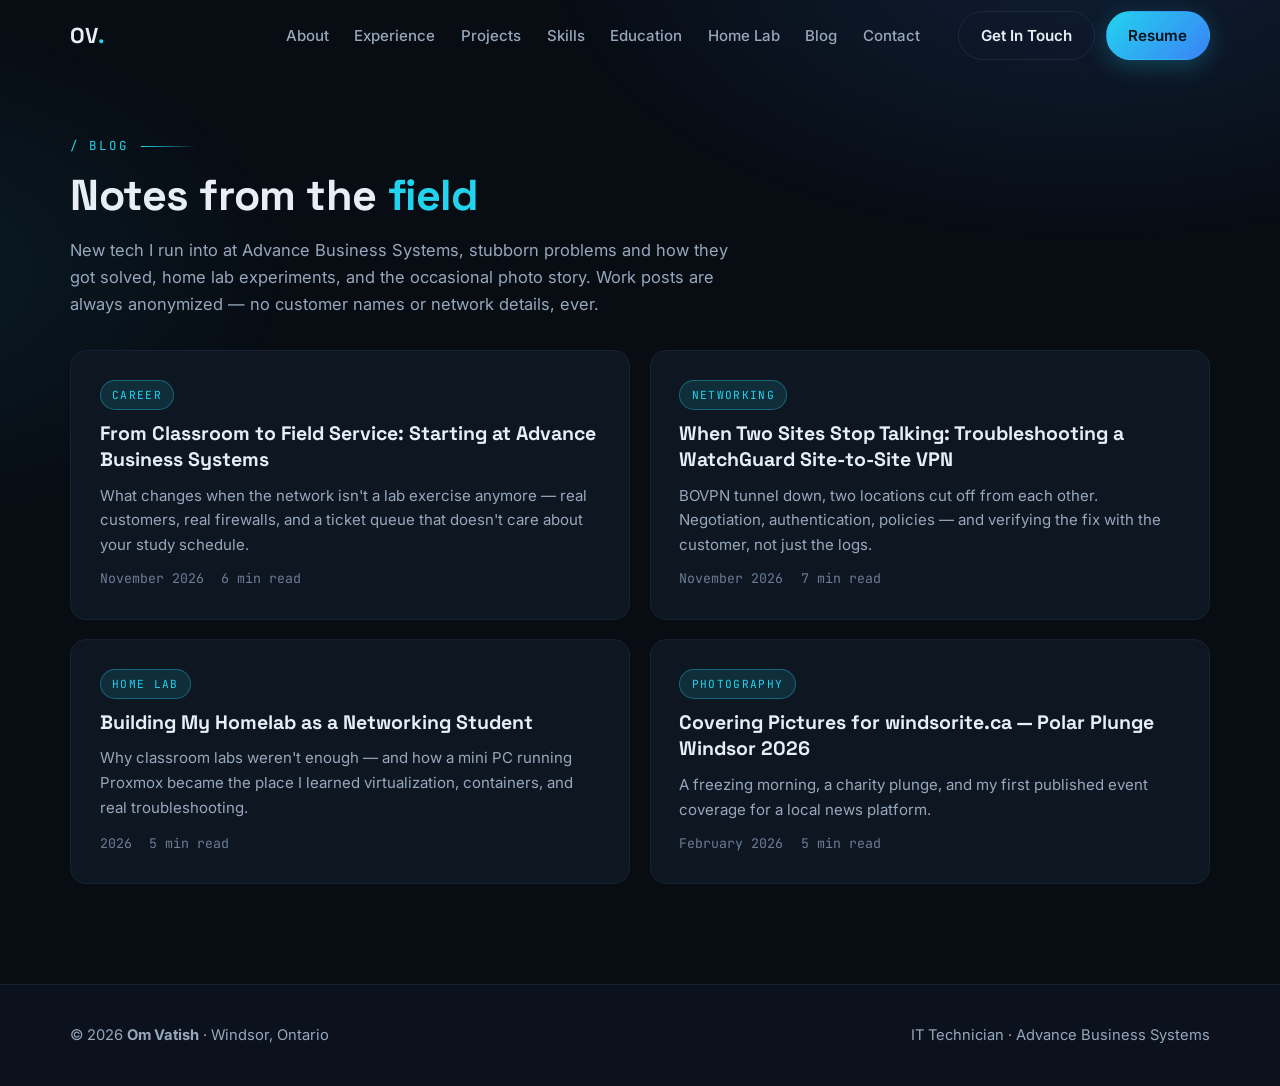
==== blog.html @ 963c6ee0 "Rebuild portfolio: IT Technician at Advance Business Systems — new homepage, experience, projects, s" ====
<!DOCTYPE html>
<html lang="en">
<head>
  <meta charset="UTF-8" />
  <meta name="viewport" content="width=device-width, initial-scale=1.0"/>
  <title>Blog — Om Vatish | Notes from the Field</title>
  <meta name="description" content="Blog by Om Vatish, IT Technician in Windsor, Ontario — field service lessons, WatchGuard and networking troubleshooting, home lab projects, and event photography."/>
  <link rel="stylesheet" href="css/style.css" />
  <link rel="preconnect" href="https://fonts.googleapis.com">
  <link rel="preconnect" href="https://fonts.gstatic.com" crossorigin>
  <link href="https://fonts.googleapis.com/css2?family=Space+Grotesk:wght@400;500;600;700&family=Inter:wght@300;400;500;600;700&family=JetBrains+Mono:wght@400;600&display=swap" rel="stylesheet">
  <link rel="apple-touch-icon" sizes="180x180" href="apple-touch-icon.png"/>
  <link rel="icon" type="image/png" sizes="32x32" href="favicon-32x32.png"/>
  <link rel="icon" type="image/png" sizes="16x16" href="favicon-16x16.png"/>
  <link rel="icon" type="image/x-icon" href="favicon.ico"/>
</head>
<body>

  <nav class="nav" id="nav">
    <a href="index.html" class="nav-logo">OV<span class="dot">.</span></a>
    <ul class="nav-links">
      <li class="nav-close-item"><button class="nav-close" id="nav-close" aria-label="close menu">✕ Close</button></li>
      <li><a href="index.html#about">About</a></li>
      <li><a href="index.html#experience">Experience</a></li>
      <li><a href="index.html#projects">Projects</a></li>
      <li><a href="index.html#skills">Skills</a></li>
      <li><a href="index.html#education">Education</a></li>
      <li><a href="index.html#homelab">Home Lab</a></li>
      <li><a href="blog.html">Blog</a></li>
      <li><a href="index.html#contact">Contact</a></li>
      <li class="nav-mobile-buttons">
        <a href="index.html#contact" class="btn-ghost">Get In Touch</a>
        <a href="resume.html" class="btn-primary">Resume</a>
      </li>
    </ul>
    <div class="nav-buttons">
      <a href="index.html#contact" class="btn-ghost nav-resume">Get In Touch</a>
      <a href="resume.html" class="btn-primary nav-resume">Resume</a>
    </div>
    <button class="nav-toggle" id="nav-toggle" aria-label="toggle menu">
      <span></span><span></span><span></span>
    </button>
  </nav>

  <main>
  <header class="page-hero">
    <div class="container">
      <p class="section-label">/ Blog</p>
      <h1 class="section-title">Notes from the <em>field</em></h1>
      <p class="section-sub">New tech I run into at Advance Business Systems, stubborn problems and how they got solved, home lab experiments, and the occasional photo story. Work posts are always anonymized — no customer names or network details, ever.</p>
    </div>
  </header>

  <section class="section" style="padding-top:1rem">
    <div class="container">
      <div class="blog-grid">
        <article class="blog-card reveal">
          <span class="blog-tag">Career</span>
          <h3><a href="blog/field-service.html">From Classroom to Field Service: Starting at Advance Business Systems</a></h3>
          <p>What changes when the network isn't a lab exercise anymore — real customers, real firewalls, and a ticket queue that doesn't care about your study schedule.</p>
          <div class="blog-meta"><span>November 2026</span><span>6 min read</span></div>
        </article>
        <article class="blog-card reveal">
          <span class="blog-tag">Networking</span>
          <h3><a href="blog/watchguard-vpn.html">When Two Sites Stop Talking: Troubleshooting a WatchGuard Site-to-Site VPN</a></h3>
          <p>BOVPN tunnel down, two locations cut off from each other. Negotiation, authentication, policies — and verifying the fix with the customer, not just the logs.</p>
          <div class="blog-meta"><span>November 2026</span><span>7 min read</span></div>
        </article>
        <article class="blog-card reveal">
          <span class="blog-tag">Home Lab</span>
          <h3><a href="blog/Networking%20Blog.html">Building My Homelab as a Networking Student</a></h3>
          <p>Why classroom labs weren't enough — and how a mini PC running Proxmox became the place I learned virtualization, containers, and real troubleshooting.</p>
          <div class="blog-meta"><span>2026</span><span>5 min read</span></div>
        </article>
        <article class="blog-card reveal">
          <span class="blog-tag">Photography</span>
          <h3><a href="blog/Polarplunge.html">Covering Pictures for windsorite.ca — Polar Plunge Windsor 2026</a></h3>
          <p>A freezing morning, a charity plunge, and my first published event coverage for a local news platform.</p>
          <div class="blog-meta"><span>February 2026</span><span>5 min read</span></div>
        </article>
      </div>
    </div>
  </section>
  </main>

  <footer class="footer">
    <div class="container">
      <p>© 2026 <strong>Om Vatish</strong> · Windsor, Ontario</p>
      <p class="footer-sub">IT Technician · Advance Business Systems</p>
    </div>
  </footer>

  <script src="js/main.js"></script>
</body>
</html>
---- css/style.css ----
/* ============================================================
   Om Vatish — omvatish.ca
   Design system v2 (2026): dark, premium tech, cyan/blue accent
   ============================================================ */

:root{
  --bg:#080d14;
  --bg-2:#0b121d;
  --bg2:#0b121d;
  --surface:#0e1622;
  --surface-2:#121d2e;
  --border:#1c2a3f;
  --border-soft:#162233;
  --text:#e8eef6;
  --muted:#97a7bc;
  --text-muted:#97a7bc;
  --muted-2:#6b7d94;
  --accent:#22d3ee;
  --accent-2:#3b82f6;
  --accent2:#3b82f6;
  --accent-soft:rgba(34,211,238,.12);
  --green:#34d399;
  --amber:#fbbf24;
  --radius:16px;
  --radius-sm:10px;
  --max:1140px;
  --font-body:'Inter',system-ui,-apple-system,'Segoe UI',sans-serif;
  --font-head:'Space Grotesk',var(--font-body);
  --font-display:'Space Grotesk',var(--font-body);
  --font-mono:'JetBrains Mono',ui-monospace,SFMono-Regular,Menlo,monospace;
  --nav-h:72px;
}

*{margin:0;padding:0;box-sizing:border-box}
html{scroll-behavior:smooth;scroll-padding-top:calc(var(--nav-h) + 16px)}
body{
  background:var(--bg);
  color:var(--text);
  font-family:var(--font-body);
  font-size:16.5px;
  line-height:1.65;
  -webkit-font-smoothing:antialiased;
  overflow-x:hidden;
}
::selection{background:var(--accent);color:#04121a}
img{max-width:100%;display:block}
a{color:var(--accent);text-decoration:none}
a:hover{text-decoration:underline}

body::before{
  content:"";position:fixed;inset:0;pointer-events:none;z-index:0;
  background:
    radial-gradient(900px 480px at 85% -5%, rgba(59,130,246,.14), transparent 60%),
    radial-gradient(700px 420px at -10% 30%, rgba(34,211,238,.08), transparent 60%);
}
main,footer,nav{position:relative;z-index:1}

.container{width:min(var(--max),92%);margin:0 auto}

/* ---------- Nav ---------- */
.nav{
  position:fixed;top:0;left:0;right:0;z-index:100;height:var(--nav-h);
  display:flex;align-items:center;gap:2rem;
  padding:0 max(4%, calc((100% - var(--max))/2));
  transition:background .3s,border-color .3s;
  border-bottom:1px solid transparent;
}
.nav.scrolled{background:rgba(8,13,20,.86);backdrop-filter:blur(14px);border-bottom-color:var(--border-soft)}
.nav-logo{font-family:var(--font-head);font-weight:700;font-size:1.35rem;color:var(--text);letter-spacing:.02em}
.nav-logo:hover{text-decoration:none}
.nav-logo .dot{color:var(--accent)}
.nav-links{display:flex;gap:1.6rem;list-style:none;margin-left:auto;align-items:center}
.nav-links a{color:var(--muted);font-size:.94rem;font-weight:500}
.nav-links a:hover,.nav-links a.active{color:var(--text);text-decoration:none}
.nav-buttons{display:flex;gap:.7rem;margin-left:.4rem}
.nav-toggle{display:none;background:none;border:0;cursor:pointer;padding:.5rem;margin-left:auto}
.nav-toggle span{display:block;width:24px;height:2px;background:var(--text);margin:5px 0;transition:.3s}
.nav-close-item,.nav-mobile-buttons{display:none}

/* ---------- Buttons ---------- */
.btn-primary,.btn-ghost{
  display:inline-flex;align-items:center;gap:.5rem;
  font-weight:600;font-size:.95rem;padding:.68rem 1.35rem;border-radius:999px;
  transition:transform .2s, box-shadow .2s, background .2s, border-color .2s;
  border:1px solid transparent;cursor:pointer;white-space:nowrap;
}
.btn-primary{background:linear-gradient(135deg,var(--accent),var(--accent-2));color:#04121a;box-shadow:0 6px 24px rgba(34,211,238,.25)}
.btn-primary:hover{text-decoration:none;transform:translateY(-2px);box-shadow:0 10px 30px rgba(34,211,238,.35)}
.btn-ghost{background:transparent;color:var(--text);border-color:var(--border)}
.btn-ghost:hover{text-decoration:none;border-color:var(--accent);color:var(--accent)}
.btn-primary.large,.btn-ghost.large{padding:.9rem 1.9rem;font-size:1rem}

/* ---------- Sections ---------- */
.section{padding:6.2rem 0}
.section.alt{background:var(--bg-2);border-top:1px solid var(--border-soft);border-bottom:1px solid var(--border-soft)}
.section-label{
  font-family:var(--font-mono);font-size:.78rem;letter-spacing:.22em;text-transform:uppercase;
  color:var(--accent);margin-bottom:.9rem;display:flex;align-items:center;gap:.8rem;
}
.section-label::after{content:"";height:1px;width:56px;background:linear-gradient(90deg,var(--accent),transparent)}
.section-label.center{justify-content:center}
.section-label.center::before{content:"";height:1px;width:56px;background:linear-gradient(-90deg,var(--accent),transparent)}
.section-title{font-family:var(--font-head);font-size:clamp(1.9rem,4vw,2.7rem);font-weight:700;line-height:1.15;letter-spacing:-.01em;margin-bottom:1rem}
.section-title em{font-style:normal;color:var(--accent)}
.section-title.center,.section-sub.center{text-align:center}
.section-sub{color:var(--muted);max-width:680px;margin-bottom:3rem}
.section-sub.center{margin-left:auto;margin-right:auto}

/* ---------- Hero ---------- */
.hero{min-height:100svh;display:flex;align-items:center;padding:calc(var(--nav-h) + 3rem) 0 5rem;position:relative}
.hero-grid{display:grid;grid-template-columns:1.25fr .85fr;gap:3.5rem;align-items:center}
.hero-eyebrow{
  display:inline-flex;align-items:center;gap:.55rem;font-family:var(--font-mono);font-size:.8rem;
  color:var(--muted);border:1px solid var(--border);border-radius:999px;padding:.42rem 1rem;margin-bottom:1.6rem;background:var(--surface);
}
.hero-eyebrow .pulse{width:8px;height:8px;border-radius:50%;background:var(--green);box-shadow:0 0 0 0 rgba(52,211,153,.5);animation:pulse 2.4s infinite}
@keyframes pulse{0%{box-shadow:0 0 0 0 rgba(52,211,153,.45)}70%{box-shadow:0 0 0 9px rgba(52,211,153,0)}100%{box-shadow:0 0 0 0 rgba(52,211,153,0)}}
.hero-name{font-family:var(--font-head);font-size:clamp(2.7rem,6.5vw,4.6rem);font-weight:700;line-height:1.04;letter-spacing:-.02em}
.hero-name .line{display:block}
.hero-name .accent-stroke{background:linear-gradient(120deg,var(--accent),var(--accent-2));-webkit-background-clip:text;background-clip:text;color:transparent}
.hero-role{font-family:var(--font-head);font-size:clamp(1.15rem,2.4vw,1.5rem);color:var(--text);font-weight:600;margin-top:1.1rem}
.hero-sub{color:var(--muted);max-width:560px;margin-top:1rem;font-size:1.05rem}
.hero-tags{display:flex;flex-wrap:wrap;gap:.5rem;margin-top:1.5rem;list-style:none}
.hero-tags li{font-family:var(--font-mono);font-size:.76rem;color:var(--muted);border:1px solid var(--border-soft);padding:.32rem .75rem;border-radius:999px;background:var(--surface)}
.hero-cta{display:flex;flex-wrap:wrap;gap:.8rem;margin-top:2.1rem}
.hero-photo{position:relative}
.hero-photo img{border-radius:22px;border:1px solid var(--border);aspect-ratio:4/5;object-fit:cover;width:100%}
.hero-photo::after{content:"";position:absolute;inset:0;border-radius:22px;background:linear-gradient(200deg,transparent 55%,rgba(8,13,20,.55));pointer-events:none}
.hero-photo-card{
  position:absolute;left:1rem;bottom:1rem;z-index:2;background:rgba(11,18,29,.88);backdrop-filter:blur(8px);
  border:1px solid var(--border);border-radius:var(--radius-sm);padding:.7rem 1rem;font-size:.85rem;
}
.hero-photo-card strong{display:block;font-family:var(--font-head)}
.hero-photo-card span{color:var(--muted);font-size:.8rem}
.hero-stats{display:grid;grid-template-columns:repeat(4,1fr);gap:1rem;margin-top:4.5rem}
.stat{background:var(--surface);border:1px solid var(--border-soft);border-radius:var(--radius);padding:1.15rem 1.25rem}
.stat strong{font-family:var(--font-head);font-size:1.28rem;display:block;line-height:1.25}
.stat span{color:var(--muted);font-size:.86rem}
.hero-scroll-hint{display:none}

/* ---------- About ---------- */
.about-grid{display:grid;grid-template-columns:.9fr 1.1fr;gap:3.5rem;align-items:start}
.about-image-wrap img{border-radius:var(--radius);border:1px solid var(--border);width:100%;aspect-ratio:4/3;object-fit:cover}
.about-img-placeholder img{border-radius:var(--radius);width:100%}
.about-text p{color:var(--muted);margin-bottom:1.1rem}
.about-text p strong{color:var(--text)}
.about-stats{display:grid;grid-template-columns:1fr 1fr;gap:1rem;margin-top:1.6rem}
.strength-list{list-style:none;margin-top:1.4rem;display:grid;grid-template-columns:1fr 1fr;gap:.55rem 1.2rem}
.strength-list li{color:var(--muted);font-size:.95rem;padding-left:1.3rem;position:relative}
.strength-list li::before{content:"▸";position:absolute;left:0;color:var(--accent)}

/* ---------- Experience ---------- */
.timeline{display:grid;gap:1.4rem}
.role-card{background:var(--surface);border:1px solid var(--border-soft);border-radius:var(--radius);padding:2rem}
.role-head{display:flex;flex-wrap:wrap;gap:.6rem 1.2rem;align-items:baseline;justify-content:space-between;margin-bottom:.4rem}
.role-head h3{font-family:var(--font-head);font-size:1.35rem}
.role-date{font-family:var(--font-mono);font-size:.8rem;color:var(--accent);border:1px solid var(--border);padding:.3rem .8rem;border-radius:999px;background:var(--bg-2)}
.role-org{color:var(--muted);font-weight:600;margin-bottom:1rem}
.role-card>p{color:var(--muted);margin-bottom:1.2rem;max-width:820px}
.resp-grid{display:grid;grid-template-columns:repeat(3,1fr);gap:1rem}
.resp{background:var(--bg-2);border:1px solid var(--border-soft);border-radius:var(--radius-sm);padding:1rem 1.1rem}
.resp h4{font-size:.95rem;font-family:var(--font-head);margin-bottom:.35rem}
.resp p{color:var(--muted);font-size:.88rem;line-height:1.55}
.role-list{list-style:none;display:grid;grid-template-columns:1fr 1fr;gap:.5rem 1.4rem}
.role-list li{color:var(--muted);font-size:.94rem;padding-left:1.3rem;position:relative}
.role-list li::before{content:"▸";position:absolute;left:0;color:var(--accent)}

/* ---------- Projects ---------- */
.projects-list{display:grid;grid-template-columns:repeat(3,1fr);gap:1.2rem}
.project-card{
  background:var(--surface);border:1px solid var(--border-soft);border-radius:var(--radius);
  padding:1.6rem;display:flex;flex-direction:column;gap:.7rem;
  transition:transform .25s,border-color .25s;
}
.project-card:hover{transform:translateY(-4px);border-color:var(--accent)}
.project-meta{display:flex;justify-content:space-between;align-items:center;gap:.6rem}
.project-num{font-family:var(--font-mono);color:var(--muted-2);font-size:.85rem}
.project-type{font-family:var(--font-mono);font-size:.72rem;letter-spacing:.12em;text-transform:uppercase;color:var(--muted)}
.badge{font-family:var(--font-mono);font-size:.7rem;letter-spacing:.06em;padding:.28rem .65rem;border-radius:999px;border:1px solid;white-space:nowrap}
.badge.done{color:var(--green);border-color:rgba(52,211,153,.4);background:rgba(52,211,153,.08)}
.badge.progress{color:var(--accent);border-color:rgba(34,211,238,.4);background:var(--accent-soft)}
.badge.planning{color:var(--amber);border-color:rgba(251,191,36,.4);background:rgba(251,191,36,.08)}
.project-card h3{font-family:var(--font-head);font-size:1.14rem;line-height:1.35}
.project-body{color:var(--muted);font-size:.92rem;flex:1}
.project-stack{display:flex;flex-wrap:wrap;gap:.4rem;list-style:none}
.project-stack li{font-family:var(--font-mono);font-size:.72rem;color:var(--muted);border:1px solid var(--border-soft);border-radius:999px;padding:.22rem .6rem}
.project-link{font-weight:600;font-size:.92rem;margin-top:.3rem}

/* project detail sections (projects.html) */
.project-detail{padding:2.6rem 0;border-bottom:1px solid var(--border-soft)}
.project-detail:last-child{border-bottom:0}
.project-detail h3{font-family:var(--font-head);font-size:1.5rem;margin:.6rem 0 .7rem}
.project-detail p{color:var(--muted);max-width:840px;margin-bottom:.9rem}
.project-detail ul{list-style:none;margin:.6rem 0 1rem}
.project-detail ul li{color:var(--muted);padding-left:1.3rem;position:relative;margin-bottom:.4rem}
.project-detail ul li::before{content:"▸";position:absolute;left:0;color:var(--accent)}
.project-detail .outcome{background:var(--surface);border:1px solid var(--border-soft);border-left:3px solid var(--accent);border-radius:var(--radius-sm);padding:1rem 1.2rem;color:var(--text);max-width:840px}
.project-detail .outcome strong{color:var(--accent)}
.page-hero{padding:calc(var(--nav-h) + 4rem) 0 1rem}
.page-hero .section-sub{margin-bottom:0}

/* ---------- Skills ---------- */
.skills-grid{display:grid;grid-template-columns:repeat(3,1fr);gap:1.2rem}
.skill-card{background:var(--surface);border:1px solid var(--border-soft);border-radius:var(--radius);padding:1.7rem}
.skill-card h3{font-family:var(--font-head);font-size:1.08rem;margin-bottom:1rem}
.skill-icon{display:none}
.skill-tags{display:flex;flex-wrap:wrap;gap:.45rem;list-style:none}
.skill-tags li{font-size:.84rem;color:var(--muted);background:var(--bg-2);border:1px solid var(--border-soft);padding:.34rem .7rem;border-radius:999px}

/* ---------- Education ---------- */
.edu-grid{display:grid;grid-template-columns:1.2fr .8fr;gap:1.2rem}
.edu-card{background:var(--surface);border:1px solid var(--border-soft);border-radius:var(--radius);padding:2rem}
.edu-card h3{font-family:var(--font-head);font-size:1.25rem;margin-bottom:.4rem}
.edu-card .org{color:var(--accent);font-weight:600;margin-bottom:.8rem}
.edu-card p,.edu-card li{color:var(--muted)}
.edu-card ul{list-style:none;margin-top:.6rem}
.edu-card ul li{padding-left:1.3rem;position:relative;margin-bottom:.45rem}
.edu-card ul li::before{content:"▸";position:absolute;left:0;color:var(--accent)}
.edu-note{font-size:.86rem;color:var(--muted-2);margin-top:1rem;font-style:italic}

/* ---------- Homelab ---------- */
.homelab-grid{display:grid;grid-template-columns:1fr 1fr;gap:3rem;align-items:start}
.homelab-grid img{border-radius:var(--radius);border:1px solid var(--border);width:100%;aspect-ratio:4/3;object-fit:cover}
.homelab-copy p{color:var(--muted);margin-bottom:1rem}
.service-cloud{display:flex;flex-wrap:wrap;gap:.45rem;list-style:none;margin:1.2rem 0}
.service-cloud li{font-family:var(--font-mono);font-size:.78rem;color:var(--text);background:var(--surface-2);border:1px solid var(--border);padding:.36rem .75rem;border-radius:999px}

/* ---------- Gallery ---------- */
.gallery-grid{display:grid;grid-template-columns:repeat(4,1fr);gap:1rem}
.gallery-item{border-radius:var(--radius);overflow:hidden;border:1px solid var(--border-soft);aspect-ratio:1;position:relative}
.gallery-item img,.gallery-item video{width:100%;height:100%;object-fit:cover;transition:transform .5s}
.gallery-item:hover img{transform:scale(1.05)}
.gallery-item.wide{grid-column:span 2;aspect-ratio:auto}
.gallery-item.tall{grid-row:span 2;aspect-ratio:auto}
.gallery-placeholder{width:100%;height:100%}
.gallery-placeholder img{width:100%;height:100%;object-fit:cover}

/* ---------- Blog cards ---------- */
.blog-grid{display:grid;grid-template-columns:repeat(2,1fr);gap:1.2rem}
.blog-card{
  background:var(--surface);border:1px solid var(--border-soft);border-radius:var(--radius);padding:1.8rem;
  display:flex;flex-direction:column;gap:.65rem;transition:transform .25s,border-color .25s;
}
.blog-card:hover{transform:translateY(-4px);border-color:var(--accent)}
.blog-tag{align-self:flex-start;font-family:var(--font-mono);font-size:.7rem;letter-spacing:.12em;text-transform:uppercase;color:var(--accent);background:var(--accent-soft);border:1px solid rgba(34,211,238,.35);padding:.3rem .7rem;border-radius:999px}
.blog-card h3{font-family:var(--font-head);font-size:1.22rem;line-height:1.35}
.blog-card h3 a{color:var(--text)}
.blog-card h3 a:hover{color:var(--accent);text-decoration:none}
.blog-content p,.blog-card p{color:var(--muted);font-size:.94rem;flex:1}
.blog-meta{display:flex;gap:1.1rem;color:var(--muted-2);font-size:.83rem;font-family:var(--font-mono)}
.blog-img-placeholder{display:none}

/* ---------- Contact ---------- */
.contact-inner{
  background:linear-gradient(160deg,var(--surface-2),var(--surface));
  border:1px solid var(--border);border-radius:24px;padding:3.2rem;text-align:center;
}
.contact-inner h2{font-family:var(--font-head);font-size:clamp(1.8rem,4vw,2.5rem);margin-bottom:.8rem}
.contact-sub{color:var(--muted);max-width:560px;margin:0 auto 2rem}
.contact-links{display:flex;flex-wrap:wrap;gap:.8rem;justify-content:center}
.social-link{color:var(--muted);font-weight:500}
.social-link:hover{color:var(--accent)}

/* ---------- Footer ---------- */
.footer{border-top:1px solid var(--border-soft);padding:2.4rem 0;background:var(--bg-2)}
.footer .container{display:flex;flex-wrap:wrap;gap:.5rem 2rem;justify-content:space-between;align-items:center}
.footer p{color:var(--muted);font-size:.92rem}
.footer-sub{color:var(--muted-2);font-size:.85rem}

/* ---------- Reveal ---------- */
.reveal,.reveal-left,.reveal-right,.reveal-scale{opacity:0;transform:translateY(26px);transition:opacity .7s ease,transform .7s ease}
.reveal-left{transform:translateX(-26px)}
.reveal-right{transform:translateX(26px)}
.reveal-scale{transform:scale(.96)}
.reveal.visible,.reveal-left.visible,.reveal-right.visible,.reveal-scale.visible{opacity:1;transform:none}
@media (prefers-reduced-motion:reduce){
  .reveal,.reveal-left,.reveal-right,.reveal-scale{opacity:1;transform:none;transition:none}
  html{scroll-behavior:auto}
}

/* legacy decorative elements from v1 markup — retired in v2 */
.cursor,.cursor-trail,.glow,.grid-overlay,.scroll-line{display:none!important}
.img-glow-wrap{position:relative}

/* ---------- Responsive ---------- */
@media (max-width:1020px){
  .projects-list,.skills-grid{grid-template-columns:repeat(2,1fr)}
  .resp-grid{grid-template-columns:repeat(2,1fr)}
  .hero-stats{grid-template-columns:repeat(2,1fr)}
  .gallery-grid{grid-template-columns:repeat(2,1fr)}
}
@media (max-width:860px){
  .hero-grid,.about-grid,.homelab-grid,.edu-grid{grid-template-columns:1fr}
  .hero{padding-top:calc(var(--nav-h) + 2rem);min-height:auto}
  .hero-photo{max-width:440px}
  .nav-links{
    position:fixed;inset:0;background:rgba(8,13,20,.97);backdrop-filter:blur(10px);
    flex-direction:column;justify-content:center;gap:1.6rem;
    opacity:0;pointer-events:none;transition:opacity .3s;margin:0;z-index:105;
  }
  .nav-links.open{opacity:1;pointer-events:auto}
  .nav-links a{font-size:1.2rem;color:var(--text)}
  .nav-toggle{display:block;z-index:110}
  .nav-buttons{display:none}
  .nav-close-item{display:block}
  .nav-close{background:none;border:1px solid var(--border);color:var(--text);border-radius:999px;padding:.5rem 1.2rem;cursor:pointer;font-size:1rem}
  .nav-mobile-buttons{display:flex;gap:.7rem;margin-top:.6rem}
}
@media (max-width:600px){
  .projects-list,.skills-grid,.blog-grid,.resp-grid,.role-list,.strength-list,.about-stats{grid-template-columns:1fr}
  .section{padding:4.2rem 0}
  .contact-inner{padding:2.2rem 1.4rem}
  .role-card{padding:1.5rem}
}

/* ---------- Print (web resume) ---------- */
@media print{
  .nav,.footer,.no-print{display:none!important}
  body{background:#fff;color:#111}
  body::before{display:none}
  .section{padding:1.2rem 0}
  .role-card,.skill-card,.edu-card,.project-card{background:#fff;border-color:#ccc}
  .role-card p,.resp p,.role-list li,.edu-card p,.edu-card li{color:#333}
}
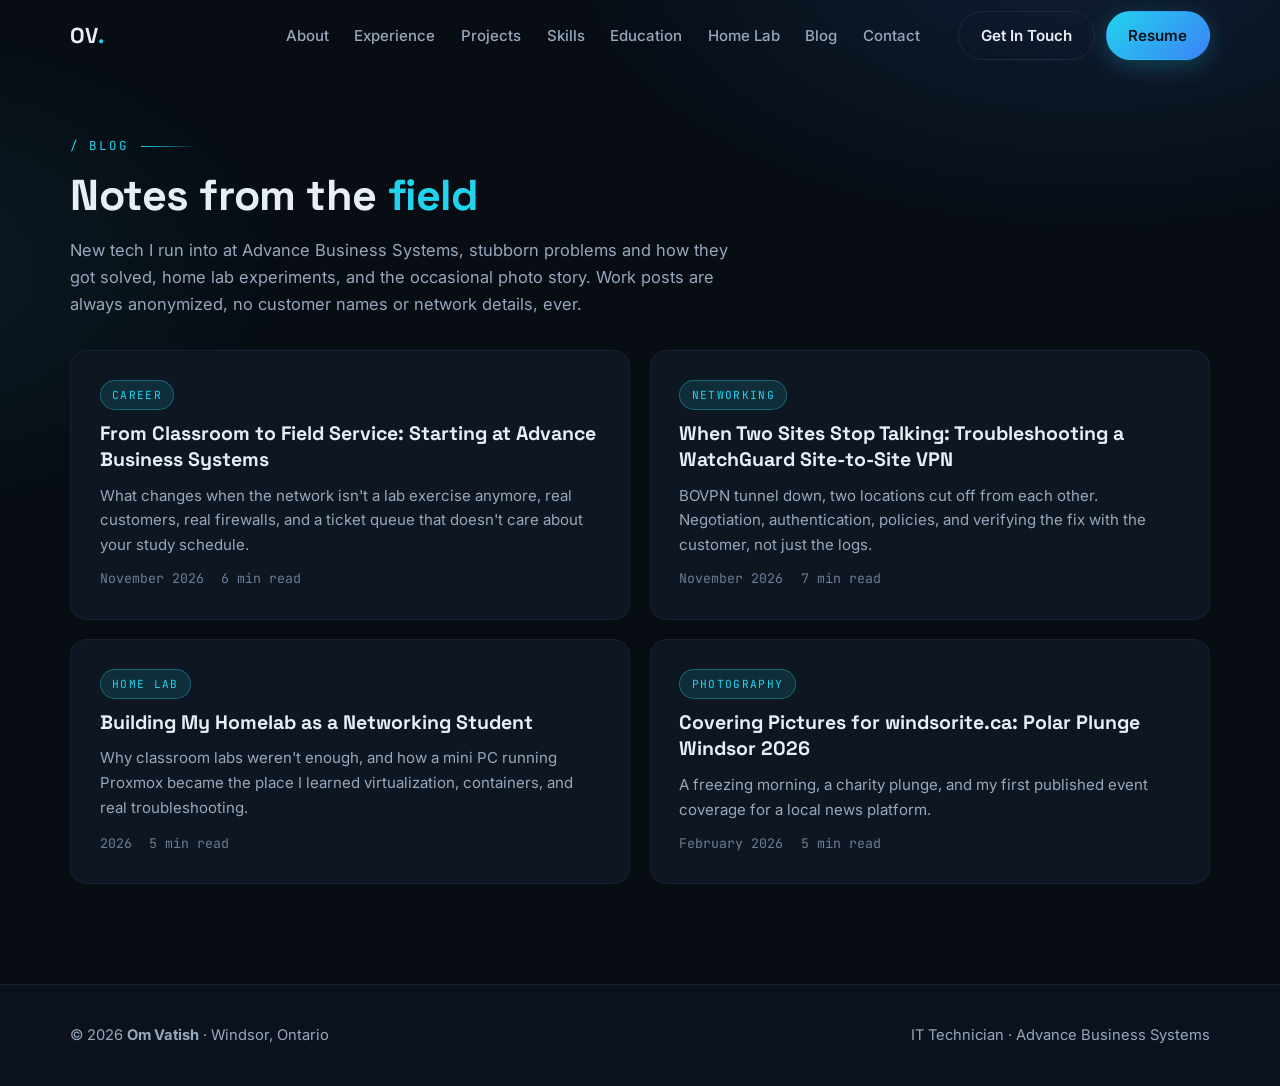
==== commit 7734ed3e: "Remove em dashes site-wide; add Apple Photos style gallery page with liquid glass lightbox, homepage" ====
--- a/blog.html
+++ b/blog.html
@@ -3,8 +3,8 @@
 <head>
   <meta charset="UTF-8" />
   <meta name="viewport" content="width=device-width, initial-scale=1.0"/>
-  <title>Blog — Om Vatish | Notes from the Field</title>
-  <meta name="description" content="Blog by Om Vatish, IT Technician in Windsor, Ontario — field service lessons, WatchGuard and networking troubleshooting, home lab projects, and event photography."/>
+  <title>Blog - Om Vatish | Notes from the Field</title>
+  <meta name="description" content="Blog by Om Vatish, IT Technician in Windsor, Ontario - field service lessons, WatchGuard and networking troubleshooting, home lab projects, and event photography."/>
   <link rel="stylesheet" href="css/style.css" />
   <link rel="preconnect" href="https://fonts.googleapis.com">
   <link rel="preconnect" href="https://fonts.gstatic.com" crossorigin>
@@ -47,7 +47,7 @@
     <div class="container">
       <p class="section-label">/ Blog</p>
       <h1 class="section-title">Notes from the <em>field</em></h1>
-      <p class="section-sub">New tech I run into at Advance Business Systems, stubborn problems and how they got solved, home lab experiments, and the occasional photo story. Work posts are always anonymized — no customer names or network details, ever.</p>
+      <p class="section-sub">New tech I run into at Advance Business Systems, stubborn problems and how they got solved, home lab experiments, and the occasional photo story. Work posts are always anonymized, no customer names or network details, ever.</p>
     </div>
   </header>
 
@@ -57,24 +57,24 @@
         <article class="blog-card reveal">
           <span class="blog-tag">Career</span>
           <h3><a href="blog/field-service.html">From Classroom to Field Service: Starting at Advance Business Systems</a></h3>
-          <p>What changes when the network isn't a lab exercise anymore — real customers, real firewalls, and a ticket queue that doesn't care about your study schedule.</p>
+          <p>What changes when the network isn't a lab exercise anymore, real customers, real firewalls, and a ticket queue that doesn't care about your study schedule.</p>
           <div class="blog-meta"><span>November 2026</span><span>6 min read</span></div>
         </article>
         <article class="blog-card reveal">
           <span class="blog-tag">Networking</span>
           <h3><a href="blog/watchguard-vpn.html">When Two Sites Stop Talking: Troubleshooting a WatchGuard Site-to-Site VPN</a></h3>
-          <p>BOVPN tunnel down, two locations cut off from each other. Negotiation, authentication, policies — and verifying the fix with the customer, not just the logs.</p>
+          <p>BOVPN tunnel down, two locations cut off from each other. Negotiation, authentication, policies, and verifying the fix with the customer, not just the logs.</p>
           <div class="blog-meta"><span>November 2026</span><span>7 min read</span></div>
         </article>
         <article class="blog-card reveal">
           <span class="blog-tag">Home Lab</span>
           <h3><a href="blog/Networking%20Blog.html">Building My Homelab as a Networking Student</a></h3>
-          <p>Why classroom labs weren't enough — and how a mini PC running Proxmox became the place I learned virtualization, containers, and real troubleshooting.</p>
+          <p>Why classroom labs weren't enough, and how a mini PC running Proxmox became the place I learned virtualization, containers, and real troubleshooting.</p>
           <div class="blog-meta"><span>2026</span><span>5 min read</span></div>
         </article>
         <article class="blog-card reveal">
           <span class="blog-tag">Photography</span>
-          <h3><a href="blog/Polarplunge.html">Covering Pictures for windsorite.ca — Polar Plunge Windsor 2026</a></h3>
+          <h3><a href="blog/Polarplunge.html">Covering Pictures for windsorite.ca: Polar Plunge Windsor 2026</a></h3>
           <p>A freezing morning, a charity plunge, and my first published event coverage for a local news platform.</p>
           <div class="blog-meta"><span>February 2026</span><span>5 min read</span></div>
         </article>
--- a/css/style.css
+++ b/css/style.css
@@ -1,5 +1,5 @@
 /* ============================================================
-   Om Vatish — omvatish.ca
+   Om Vatish - omvatish.ca
    Design system v2 (2026): dark, premium tech, cyan/blue accent
    ============================================================ */
 
@@ -227,7 +227,7 @@
 
 /* ---------- Gallery ---------- */
 .gallery-grid{display:grid;grid-template-columns:repeat(4,1fr);gap:1rem}
-.gallery-item{border-radius:var(--radius);overflow:hidden;border:1px solid var(--border-soft);aspect-ratio:1;position:relative}
+.gallery-item{display:block;border-radius:var(--radius);overflow:hidden;border:1px solid var(--border-soft);aspect-ratio:1;position:relative}
 .gallery-item img,.gallery-item video{width:100%;height:100%;object-fit:cover;transition:transform .5s}
 .gallery-item:hover img{transform:scale(1.05)}
 .gallery-item.wide{grid-column:span 2;aspect-ratio:auto}
@@ -278,7 +278,7 @@
   html{scroll-behavior:auto}
 }
 
-/* legacy decorative elements from v1 markup — retired in v2 */
+/* legacy decorative elements from v1 markup - retired in v2 */
 .cursor,.cursor-trail,.glow,.grid-overlay,.scroll-line{display:none!important}
 .img-glow-wrap{position:relative}
 
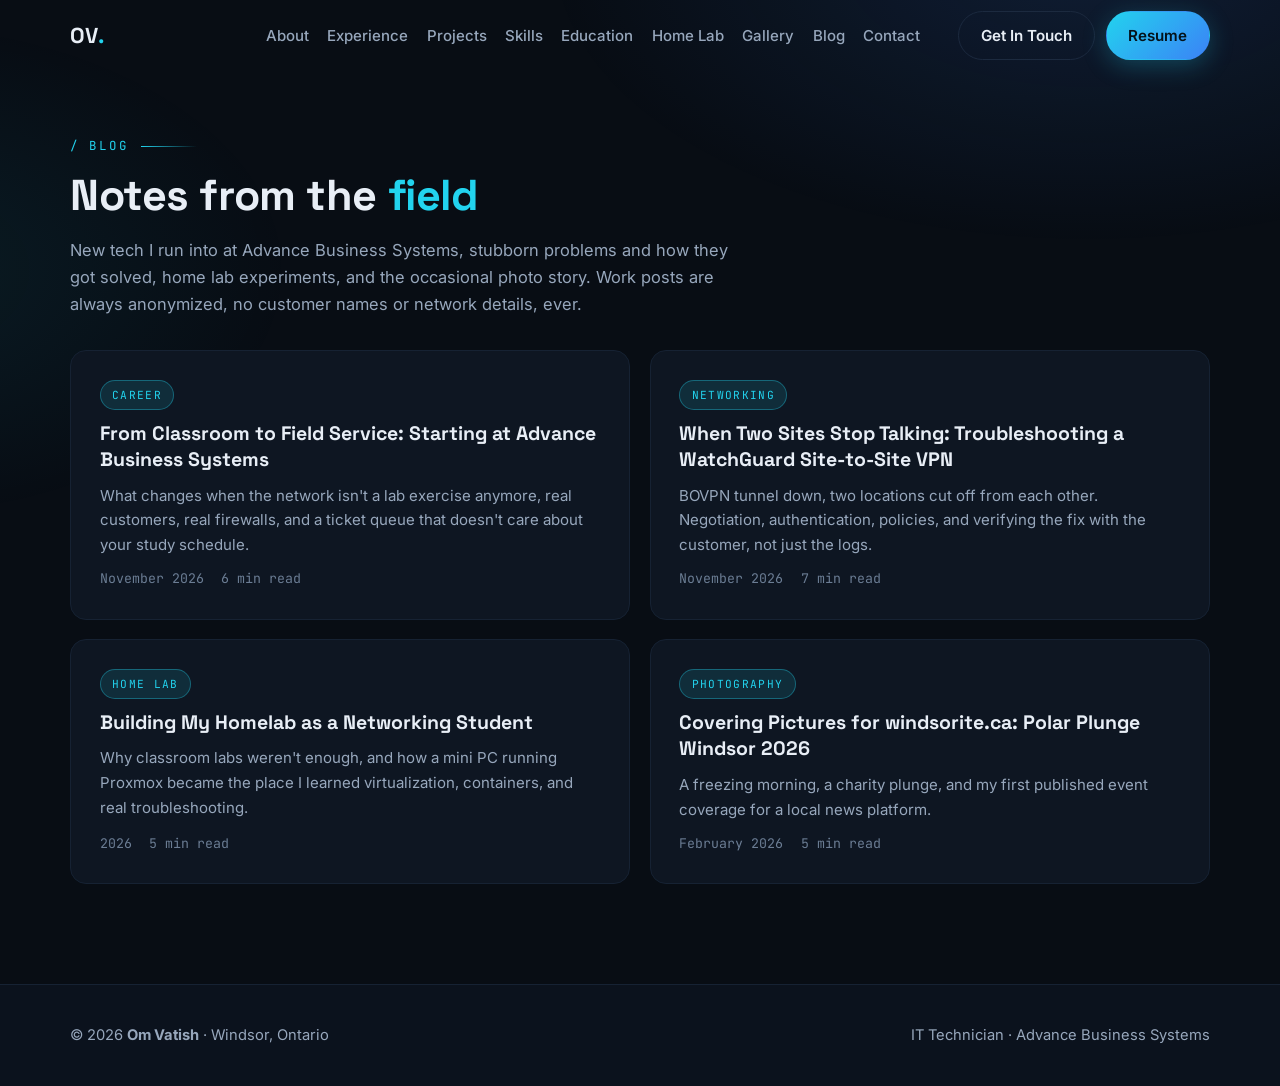
==== commit 3bc39e03: "Add Gallery to the top navigation on every page" ====
--- a/blog.html
+++ b/blog.html
@@ -26,6 +26,7 @@
       <li><a href="index.html#skills">Skills</a></li>
       <li><a href="index.html#education">Education</a></li>
       <li><a href="index.html#homelab">Home Lab</a></li>
+      <li><a href="gallery.html">Gallery</a></li>
       <li><a href="blog.html">Blog</a></li>
       <li><a href="index.html#contact">Contact</a></li>
       <li class="nav-mobile-buttons">
--- a/css/style.css
+++ b/css/style.css
@@ -69,7 +69,7 @@
 .nav-logo{font-family:var(--font-head);font-weight:700;font-size:1.35rem;color:var(--text);letter-spacing:.02em}
 .nav-logo:hover{text-decoration:none}
 .nav-logo .dot{color:var(--accent)}
-.nav-links{display:flex;gap:1.6rem;list-style:none;margin-left:auto;align-items:center}
+.nav-links{display:flex;gap:1.15rem;list-style:none;margin-left:auto;align-items:center}
 .nav-links a{color:var(--muted);font-size:.94rem;font-weight:500}
 .nav-links a:hover,.nav-links a.active{color:var(--text);text-decoration:none}
 .nav-buttons{display:flex;gap:.7rem;margin-left:.4rem}
